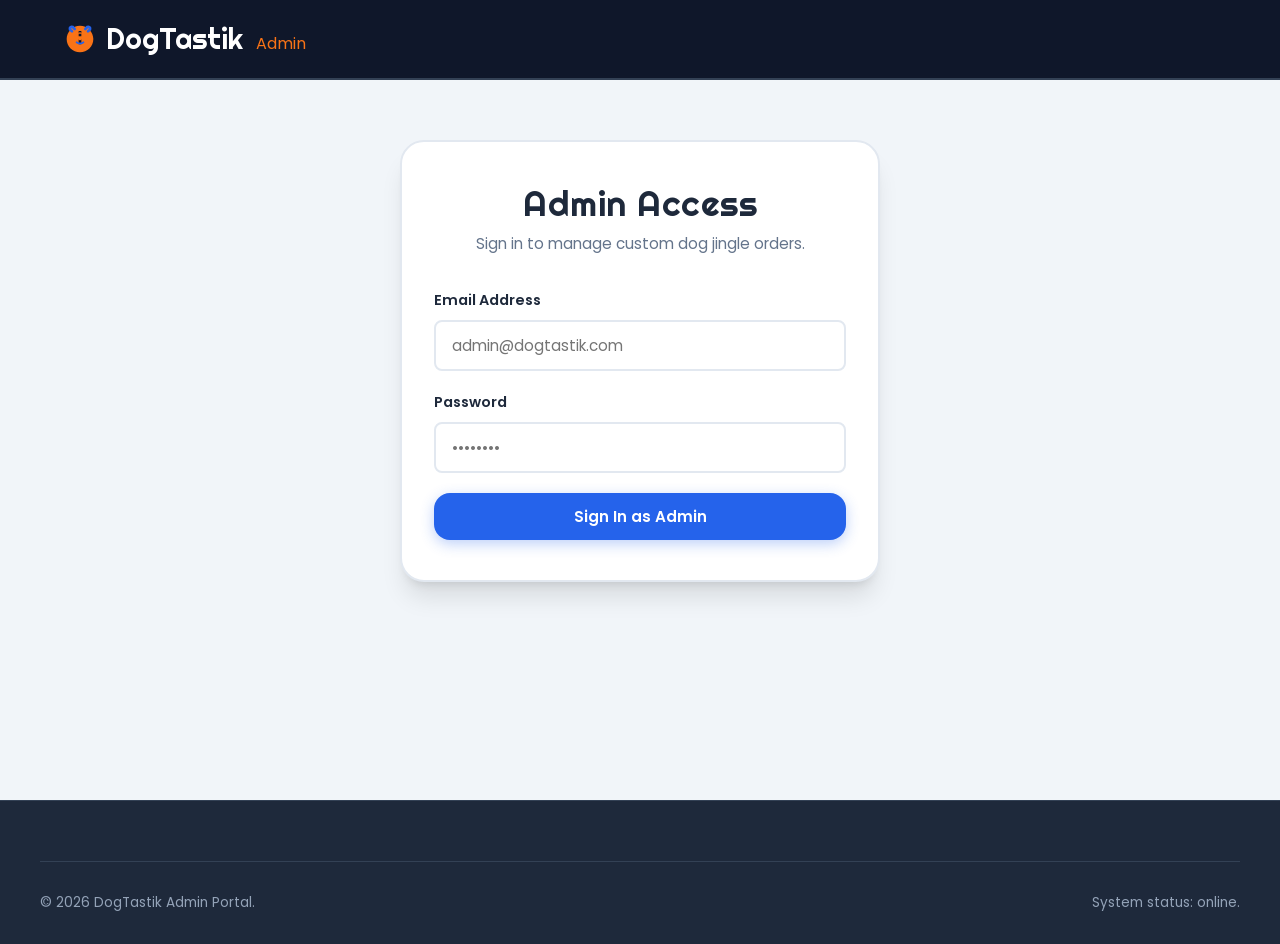
==== admin.html @ ecc520de "Initial commit: DogTastik static site Custom dog jingle site with landing page, admin panel, and jin" ====
<!DOCTYPE html>
<html lang="en">
<head>
  <meta charset="UTF-8">
  <meta name="viewport" content="width=device-width, initial-scale=1.0">
  <title>DogTastik - Admin Order Dashboard</title>
  <link rel="stylesheet" href="styles.css">
  <style>
    /* Admin specific helper adjustments */
    body {
      background-color: #f1f5f9;
    }
    header {
      background: #0f172a;
      color: white;
      border-bottom: 2px solid #334155;
    }
    .logo span {
      color: white;
    }
    .nav-links a {
      color: #94a3b8;
    }
    .nav-links a:hover {
      color: white;
    }
    .admin-main {
      max-width: 1200px;
      margin: 40px auto;
      padding: 0 24px;
      min-height: calc(100vh - 80px - 200px);
    }
  </style>
</head>
<body>

  <!-- Admin Navigation Header -->
  <header>
    <div class="nav-container">
      <div class="logo">
        <svg xmlns="http://www.w3.org/2000/svg" viewBox="0 0 24 24">
          <path d="M12 2C6.48 2 2 6.48 2 12s4.48 10 10 10 10-4.48 10-10S17.52 2 12 2zm1 14h-2v-6h2v6zm0-8h-2V6h2v2zM12 13c-.55 0-1-.45-1-1V8c0-.55.45-1 1-1s1 .45 1 1v4c0 .55-.45 1-1 1z"/>
          <circle cx="9" cy="10" r="1.5"/>
          <circle cx="15" cy="10" r="1.5"/>
          <path d="M9.5 14.5c1.2 1.2 3.8 1.2 5 0" stroke="currentColor" stroke-width="1.5" stroke-linecap="round" fill="none"/>
          <path d="M16 4.5l1.5-1.5c1.2-.5 2.5.5 2 1.8l-1.5 1.5M8 4.5L6.5 3c-1.2-.5-2.5.5-2 1.8l1.5 1.5" stroke="currentColor" stroke-width="2" stroke-linecap="round"/>
        </svg>
        <span>DogTastik <span style="color: var(--cta); font-size: 1rem; margin-left: 5px; font-weight: normal; font-family: var(--font-body);">Admin</span></span>
      </div>
      <div class="auth-buttons" id="adminAuthNav">
        <!-- Sign out btn shown when logged in -->
      </div>
    </div>
  </header>

  <main class="admin-main">
    
    <!-- 1. ADMIN LOGIN VIEW -->
    <div id="adminLoginView" class="app-view active">
      <div class="auth-container">
        <div class="auth-header">
          <h2>Admin Access</h2>
          <p>Sign in to manage custom dog jingle orders.</p>
        </div>
        <form id="adminLoginForm" onsubmit="admin.handleLogin(event)">
          <div class="form-group">
            <label for="adminEmail">Email Address</label>
            <input type="email" id="adminEmail" placeholder="admin@dogtastik.com" required>
          </div>
          <div class="form-group">
            <label for="adminPassword">Password</label>
            <input type="password" id="adminPassword" placeholder="••••••••" required>
          </div>
          <button type="submit" class="btn btn-primary" style="width: 100%;">Sign In as Admin</button>
        </form>
      </div>
    </div>

    <!-- 2. ADMIN DASHBOARD VIEW (HIDDEN BY DEFAULT) -->
    <div id="adminDashboardView" class="app-view">
      
      <div class="admin-header-row">
        <div>
          <h1 style="font-size: 2.2rem; margin-bottom: 4px;">Orders Dashboard</h1>
          <p style="color: var(--text-muted);">Manage custom tunes, view questionnaires, and upload audio files.</p>
        </div>
      </div>

      <!-- Stats Grid Counters -->
      <div class="stats-grid">
        <div class="stat-card">
          <label>Total Sales</label>
          <p id="statTotalEarnings">$0</p>
        </div>
        <div class="stat-card orange">
          <label>Pending Jingles</label>
          <p id="statPendingCount">0</p>
        </div>
        <div class="stat-card success">
          <label>Completed Jingles</label>
          <p id="statCompletedCount">0</p>
        </div>
      </div>

      <!-- Order List Table -->
      <div style="margin-bottom: 20px; display: flex; justify-content: space-between; align-items: center;">
        <h3 style="font-size: 1.3rem;">Order Queue</h3>
        <select id="statusFilter" onchange="admin.filterOrders()" style="padding: 8px 16px; border-radius: var(--radius-sm); border: 2px solid var(--border); font-family: var(--font-body);">
          <option value="all">All Orders</option>
          <option value="paid">Paid (Pending Questionnaire)</option>
          <option value="questionnaire">Questionnaire Filled (Needs Compose)</option>
          <option value="composing">Composing</option>
          <option value="ready">Ready (Completed)</option>
        </select>
      </div>

      <div class="admin-table-container">
        <table>
          <thead>
            <tr>
              <th>Order ID</th>
              <th>Date</th>
              <th>Customer</th>
              <th>Dog Name</th>
              <th>Package</th>
              <th>Status</th>
              <th>Action</th>
            </tr>
          </thead>
          <tbody id="ordersTableBody">
            <!-- Dynamically populated rows -->
            <tr>
              <td colspan="7" style="text-align: center; color: var(--text-muted); padding: 40px 0;">No orders found in database.</td>
            </tr>
          </tbody>
        </table>
      </div>

    </div>

  </main>

  <!-- 3. VIEW DETAILS OVERLAY MODAL -->
  <div class="admin-modal" id="detailsModal">
    <div class="admin-modal-content">
      <div class="admin-modal-header">
        <h3 id="modalTitle" style="font-size: 1.5rem;">Order Details: DT-00000</h3>
        <button class="close-modal-btn" onclick="admin.closeModal()">&times;</button>
      </div>
      <div class="admin-modal-body">
        
        <!-- Left Column: Dog Details Questionnaire -->
        <div class="dashboard-card" style="box-shadow: none; border-color: var(--border);">
          <div style="display: flex; justify-content: space-between; align-items: center; margin-bottom: 4px;">
            <h3 style="font-size: 1.2rem;">Dog Questionnaire Details</h3>
            <button class="btn btn-secondary btn-sm" id="copyQuestionnaireBtn" style="display: none;" onclick="admin.copyQuestionnaireJSON()">Copy JSON</button>
          </div>
          <div class="info-list" id="modalDogDetails">
            <!-- Populated dynamically -->
          </div>
        </div>

        <!-- Right Column: Actions (Status, File Upload, Lyrics, Email alert) -->
        <div class="dashboard-card" style="box-shadow: none; border-color: var(--border);">
          <h3 style="font-size: 1.2rem;">Composer Panel</h3>
          
          <div class="form-group">
            <label for="modalStatusSelect">Order Status</label>
            <select id="modalStatusSelect" onchange="admin.updateModalStatus()">
              <option value="paid">Paid (Pending Questionnaire)</option>
              <option value="questionnaire">Questionnaire Filled</option>
              <option value="composing">Composing in Progress</option>
              <option value="ready">Ready (Upload Song File)</option>
            </select>
          </div>

          <!-- File upload drag & drop -->
          <div id="fileUploadContainer" style="display: none;">
            <label style="display: block; font-weight: 600; font-size: 0.9rem; margin-bottom: 8px;">Upload Custom Jingle File (.mp3, .wav)</label>
            <div class="file-upload-zone" id="fileDropZone" onclick="document.getElementById('audioFileInput').click()">
              <svg xmlns="http://www.w3.org/2000/svg" viewBox="0 0 24 24">
                <path d="M19.35 10.04C18.67 6.59 15.64 4 12 4 9.11 4 6.6 5.64 5.35 8.04 2.34 8.36 0 10.91 0 14c0 3.31 2.69 6 6 6h13c2.76 0 5-2.24 5-5 0-2.64-2.05-4.78-4.65-4.96zM14 13v4h-4v-4H7l5-5 5 5h-3z"/>
              </svg>
              <p id="uploadStatusText" style="font-size: 0.9rem; font-weight: 500;">Drag & Drop or Click to Upload</p>
              <span id="fileNameLabel" style="font-size: 0.8rem; color: var(--success); font-weight: bold; display: none;"></span>
              <input type="file" id="audioFileInput" accept="audio/*" style="display: none;" onchange="admin.handleFileSelect(event)">
            </div>
          </div>

          <div class="form-group">
            <label for="modalLyrics">Jingle Lyrics</label>
            <textarea id="modalLyrics" placeholder="Paste the lyrics here..." style="min-height: 120px;"></textarea>
          </div>

          <button class="btn btn-primary" onclick="admin.saveOrderChanges()" style="width: 100%; margin-bottom: 12px;">Save Composer Changes</button>
          
          <button class="btn btn-cta" id="sendEmailBtn" onclick="admin.simulateEmailAlert()" style="width: 100%;" disabled>Send Completed Email Alert</button>
          
          <!-- Mock Email Logs -->
          <div class="email-log-box">
            <label style="display: block; font-weight: 700; font-size: 0.8rem; text-transform: uppercase; color: var(--text-muted); margin-bottom: 8px;">Sent Emails Log</label>
            <div id="emailLogContainer" style="max-height: 100px; overflow-y: auto;">
              <p style="font-size: 0.8rem; color: var(--text-muted); font-style: italic;">No emails sent for this order yet.</p>
            </div>
          </div>

        </div>

      </div>
    </div>
  </div>

  <!-- Footer -->
  <footer>
    <div class="footer-bottom">
      <p>&copy; 2026 DogTastik Admin Portal.</p>
      <p>System status: online.</p>
    </div>
  </footer>

  <script src="admin.js"></script>
</body>
</html>
---- styles.css ----
@import url('https://fonts.googleapis.com/css2?family=Poppins:wght@300;400;500;600;700&family=Righteous&display=swap');

:root {
  --primary: #2563eb;
  --primary-hover: #1d4ed8;
  --secondary: #3b82f6;
  --cta: #f97316;
  --cta-hover: #ea580c;
  --bg: #f8fafc;
  --text: #1e293b;
  --text-muted: #64748b;
  --card-bg: #ffffff;
  --border: #e2e8f0;
  --success: #10b981;
  --warning: #f59e0b;
  --info: #0ea5e9;
  --shadow-sm: 0 1px 2px 0 rgb(0 0 0 / 0.05);
  --shadow: 0 4px 6px -1px rgb(0 0 0 / 0.1), 0 2px 4px -2px rgb(0 0 0 / 0.1);
  --shadow-lg: 0 10px 15px -3px rgb(0 0 0 / 0.1), 0 4px 6px -4px rgb(0 0 0 / 0.1);
  --shadow-xl: 0 20px 25px -5px rgb(0 0 0 / 0.1), 0 8px 10px -6px rgb(0 0 0 / 0.1);
  --font-header: 'Righteous', cursive;
  --font-body: 'Poppins', sans-serif;
  --radius-sm: 8px;
  --radius: 16px;
  --radius-lg: 24px;
  --transition: all 0.3s cubic-bezier(0.4, 0, 0.2, 1);
}

* {
  box-sizing: border-box;
  margin: 0;
  padding: 0;
}

body {
  font-family: var(--font-body);
  background-color: var(--bg);
  color: var(--text);
  line-height: 1.6;
  overflow-x: hidden;
  -webkit-font-smoothing: antialiased;
}

/* Scrollbar Customization */
::-webkit-scrollbar {
  width: 8px;
}
::-webkit-scrollbar-track {
  background: var(--bg);
}
::-webkit-scrollbar-thumb {
  background: #cbd5e1;
  border-radius: 4px;
}
::-webkit-scrollbar-thumb:hover {
  background: #94a3b8;
}

/* Typography */
h1, h2, h3, h4, h5, h6 {
  font-family: var(--font-header);
  font-weight: normal;
  letter-spacing: 0.5px;
  line-height: 1.2;
}

a {
  color: var(--primary);
  text-decoration: none;
  transition: var(--transition);
}

a:hover {
  color: var(--primary-hover);
}

button, .btn {
  font-family: var(--font-body);
  font-weight: 600;
  display: inline-flex;
  align-items: center;
  justify-content: center;
  gap: 8px;
  padding: 12px 28px;
  border-radius: var(--radius);
  border: none;
  cursor: pointer;
  transition: var(--transition);
  font-size: 0.95rem;
}

.btn-primary {
  background: var(--primary);
  color: white;
  box-shadow: 0 4px 14px rgba(37, 99, 235, 0.3);
}

.btn-primary:hover {
  background: var(--primary-hover);
  transform: translateY(-2px);
  box-shadow: 0 6px 20px rgba(37, 99, 235, 0.4);
}

.btn-cta {
  background: var(--cta);
  color: white;
  box-shadow: 0 4px 14px rgba(249, 115, 22, 0.3);
}

.btn-cta:hover {
  background: var(--cta-hover);
  transform: translateY(-2px);
  box-shadow: 0 6px 20px rgba(249, 115, 22, 0.4);
}

.btn-secondary {
  background: white;
  color: var(--text);
  border: 2px solid var(--border);
}

.btn-secondary:hover {
  background: var(--bg);
  border-color: var(--text-muted);
  transform: translateY(-2px);
}

.btn-sm {
  padding: 8px 16px;
  font-size: 0.85rem;
  border-radius: var(--radius-sm);
}

/* Layout */
header {
  position: sticky;
  top: 0;
  z-index: 100;
  background: rgba(255, 255, 255, 0.85);
  backdrop-filter: blur(12px);
  border-bottom: 1px solid var(--border);
  transition: var(--transition);
}

.nav-container {
  max-width: 1200px;
  margin: 0 auto;
  padding: 16px 24px;
  display: flex;
  justify-content: space-between;
  align-items: center;
}

.logo {
  display: flex;
  align-items: center;
  gap: 10px;
  font-family: var(--font-header);
  font-size: 1.8rem;
  color: var(--primary);
  user-select: none;
}

.logo svg {
  fill: var(--cta);
  width: 32px;
  height: 32px;
  transition: var(--transition);
}

.logo:hover svg {
  transform: rotate(-15deg) scale(1.1);
}

.nav-links {
  display: flex;
  align-items: center;
  gap: 32px;
}

.nav-links a {
  color: var(--text);
  font-weight: 500;
  position: relative;
}

.nav-links a::after {
  content: '';
  position: absolute;
  bottom: -4px;
  left: 0;
  width: 0;
  height: 2px;
  background: var(--cta);
  transition: var(--transition);
}

.nav-links a:hover {
  color: var(--cta);
}

.nav-links a:hover::after {
  width: 100%;
}

.auth-buttons {
  display: flex;
  gap: 12px;
  align-items: center;
}

main {
  min-height: calc(100vh - 80px - 200px);
}

/* Sections */
section {
  padding: 80px 24px;
  max-width: 1200px;
  margin: 0 auto;
}

/* Hero Section */
.hero-section {
  display: grid;
  grid-template-columns: 1fr 1fr;
  align-items: center;
  gap: 48px;
  padding-top: 40px;
  padding-bottom: 80px;
}

.hero-content h1 {
  font-size: 3.8rem;
  line-height: 1.1;
  color: var(--text);
  margin-bottom: 24px;
}

.hero-content h1 span {
  color: var(--primary);
  background: linear-gradient(135deg, var(--primary), var(--cta));
  -webkit-background-clip: text;
  -webkit-text-fill-color: transparent;
}

.hero-content p {
  font-size: 1.2rem;
  color: var(--text-muted);
  margin-bottom: 36px;
  max-width: 500px;
}

.hero-buttons {
  display: flex;
  gap: 16px;
}

.hero-image-container {
  position: relative;
  display: flex;
  justify-content: center;
  align-items: center;
}

.hero-image-container::before {
  content: '';
  position: absolute;
  width: 110%;
  height: 110%;
  background: radial-gradient(circle, rgba(59, 130, 246, 0.15) 0%, rgba(248, 250, 252, 0) 70%);
  z-index: -1;
}

.hero-image {
  width: 100%;
  max-width: 480px;
  border-radius: var(--radius-lg);
  box-shadow: var(--shadow-xl);
  border: 4px solid white;
  transform: rotate(2deg);
  transition: var(--transition);
}

.hero-image:hover {
  transform: rotate(0deg) scale(1.02);
  box-shadow: 0 30px 50px rgba(0, 0, 0, 0.15);
}

/* Section Common Headers */
.section-header {
  text-align: center;
  margin-bottom: 56px;
}

.section-header h2 {
  font-size: 2.5rem;
  color: var(--text);
  margin-bottom: 16px;
}

.section-header p {
  color: var(--text-muted);
  font-size: 1.1rem;
  max-width: 600px;
  margin: 0 auto;
}

/* Interactive Soundboard / Samples Section */
.samples-grid {
  display: grid;
  grid-template-columns: repeat(auto-fit, minmax(320px, 1fr));
  gap: 32px;
}

.sample-card {
  background: var(--card-bg);
  border-radius: var(--radius);
  border: 2px solid var(--border);
  padding: 24px;
  box-shadow: var(--shadow);
  transition: var(--transition);
  display: flex;
  flex-direction: column;
  gap: 16px;
  position: relative;
  overflow: hidden;
}

.sample-card::after {
  content: '';
  position: absolute;
  top: 0;
  left: 0;
  width: 6px;
  height: 100%;
  background: var(--primary);
}

.sample-card.orange::after { background: var(--cta); }
.sample-card.green::after { background: var(--success); }
.sample-card.purple::after { background: #8b5cf6; }

.sample-card:hover {
  transform: translateY(-8px);
  box-shadow: var(--shadow-xl);
  border-color: #cbd5e1;
}

.sample-header {
  display: flex;
  align-items: center;
  gap: 16px;
}

.dog-avatar {
  font-size: 2.2rem;
  background: var(--bg);
  width: 60px;
  height: 60px;
  border-radius: 50%;
  display: flex;
  align-items: center;
  justify-content: center;
  border: 2px solid var(--border);
}

.sample-info h3 {
  font-family: var(--font-header);
  font-size: 1.3rem;
  color: var(--text);
}

.sample-info p {
  font-size: 0.85rem;
  color: var(--text-muted);
  font-weight: 500;
}

.sample-tags {
  display: flex;
  flex-wrap: wrap;
  gap: 8px;
}

.tag {
  background: var(--bg);
  color: var(--text-muted);
  font-size: 0.75rem;
  padding: 4px 10px;
  border-radius: 100px;
  font-weight: 600;
  border: 1px solid var(--border);
}

.sample-lyrics {
  font-size: 0.9rem;
  font-style: italic;
  color: var(--text-muted);
  background: #f8fafc;
  padding: 12px;
  border-radius: var(--radius-sm);
  border-left: 3px solid #cbd5e1;
  flex-grow: 1;
}

/* Custom Audio Player */
.audio-player-container {
  background: var(--bg);
  border-radius: var(--radius-sm);
  padding: 12px;
  display: flex;
  align-items: center;
  gap: 12px;
  border: 1px solid var(--border);
}

.play-btn {
  background: var(--primary);
  color: white;
  width: 40px;
  height: 40px;
  border-radius: 50%;
  display: flex;
  align-items: center;
  justify-content: center;
  border: none;
  cursor: pointer;
  transition: var(--transition);
  flex-shrink: 0;
}

.play-btn:hover {
  background: var(--primary-hover);
  transform: scale(1.05);
}

.sample-card.orange .play-btn { background: var(--cta); }
.sample-card.orange .play-btn:hover { background: var(--cta-hover); }

.audio-progress-bar {
  flex-grow: 1;
  height: 6px;
  background: #cbd5e1;
  border-radius: 3px;
  position: relative;
  cursor: pointer;
  overflow: hidden;
}

.audio-progress {
  position: absolute;
  left: 0;
  top: 0;
  height: 100%;
  width: 0%;
  background: var(--primary);
  transition: width 0.1s linear;
}

.sample-card.orange .audio-progress { background: var(--cta); }

.audio-time {
  font-size: 0.75rem;
  color: var(--text-muted);
  font-weight: 600;
  width: 32px;
  text-align: right;
}

/* Pricing Grid */
.pricing-grid {
  display: grid;
  grid-template-columns: repeat(auto-fit, minmax(300px, 1fr));
  gap: 32px;
  max-width: 1000px;
  margin: 0 auto;
}

.pricing-card {
  background: var(--card-bg);
  border-radius: var(--radius-lg);
  border: 2px solid var(--border);
  padding: 40px 32px;
  box-shadow: var(--shadow);
  transition: var(--transition);
  position: relative;
  display: flex;
  flex-direction: column;
  gap: 24px;
}

.pricing-card.popular {
  border-color: var(--cta);
  transform: scale(1.05);
}

.badge-popular {
  position: absolute;
  top: -16px;
  right: 32px;
  background: var(--cta);
  color: white;
  padding: 6px 16px;
  border-radius: 100px;
  font-weight: 700;
  font-size: 0.75rem;
  text-transform: uppercase;
  letter-spacing: 1px;
}

.pricing-card:hover {
  box-shadow: var(--shadow-xl);
}

.pricing-card.popular:hover {
  transform: scale(1.05) translateY(-4px);
}

.pricing-header h3 {
  font-size: 1.8rem;
  margin-bottom: 8px;
}

.price {
  display: flex;
  align-items: baseline;
  gap: 4px;
  font-family: var(--font-header);
  font-size: 3rem;
  color: var(--text);
}

.price span {
  font-family: var(--font-body);
  font-size: 1rem;
  color: var(--text-muted);
  font-weight: 500;
}

.pricing-features {
  list-style: none;
  display: flex;
  flex-direction: column;
  gap: 12px;
}

.pricing-features li {
  display: flex;
  align-items: center;
  gap: 12px;
  font-size: 0.95rem;
}

.pricing-features svg {
  width: 20px;
  height: 20px;
  fill: var(--success);
  flex-shrink: 0;
}

.pricing-card button {
  width: 100%;
  margin-top: 12px;
}

/* How It Works Steps */
.steps-container {
  display: grid;
  grid-template-columns: repeat(auto-fit, minmax(220px, 1fr));
  gap: 32px;
  position: relative;
}

.step-card {
  text-align: center;
  display: flex;
  flex-direction: column;
  align-items: center;
  gap: 16px;
  position: relative;
}

.step-number {
  background: var(--primary);
  color: white;
  width: 60px;
  height: 60px;
  border-radius: 50%;
  display: flex;
  align-items: center;
  justify-content: center;
  font-family: var(--font-header);
  font-size: 1.8rem;
  box-shadow: 0 4px 10px rgba(37, 99, 235, 0.3);
}

.step-card.orange .step-number {
  background: var(--cta);
  box-shadow: 0 4px 10px rgba(249, 115, 22, 0.3);
}

.step-card h3 {
  font-size: 1.3rem;
}

.step-card p {
  color: var(--text-muted);
  font-size: 0.95rem;
  max-width: 240px;
}

/* App Views / Single Page Routing */
.app-view {
  display: none;
  animation: fadeIn 0.4s ease;
}

.app-view.active {
  display: block;
}

@keyframes fadeIn {
  from { opacity: 0; transform: translateY(10px); }
  to { opacity: 1; transform: translateY(0); }
}

/* Card Component (Forms / Auth) */
.auth-container, .form-container {
  max-width: 480px;
  margin: 60px auto;
  padding: 40px 32px;
  background: var(--card-bg);
  border-radius: var(--radius-lg);
  border: 2px solid var(--border);
  box-shadow: var(--shadow-xl);
}

.auth-header, .form-header {
  text-align: center;
  margin-bottom: 32px;
}

.auth-header h2, .form-header h2 {
  font-size: 2.2rem;
  margin-bottom: 8px;
}

.auth-header p, .form-header p {
  color: var(--text-muted);
  font-size: 0.95rem;
}

.form-group {
  margin-bottom: 20px;
}

.form-group label {
  display: block;
  font-weight: 600;
  font-size: 0.9rem;
  margin-bottom: 8px;
  color: var(--text);
}

.form-group input, .form-group select, .form-group textarea {
  width: 100%;
  padding: 12px 16px;
  border-radius: var(--radius-sm);
  border: 2px solid var(--border);
  font-family: var(--font-body);
  font-size: 0.95rem;
  outline: none;
  transition: var(--transition);
}

.form-group input:focus, .form-group select:focus, .form-group textarea:focus {
  border-color: var(--primary);
  box-shadow: 0 0 0 4px rgba(37, 99, 235, 0.1);
}

.form-group textarea {
  resize: vertical;
  min-height: 100px;
}

/* Personality trait / signature sound chip selectors */
.trait-groups {
  display: flex;
  flex-direction: column;
  gap: 14px;
}

.trait-group-label {
  display: block;
  font-size: 0.8rem;
  font-weight: 700;
  text-transform: uppercase;
  letter-spacing: 0.03em;
  color: var(--text-muted);
  margin-bottom: 8px;
}

.trait-options {
  display: flex;
  flex-wrap: wrap;
  gap: 8px;
}

.trait-chip {
  display: inline-flex;
  align-items: center;
  gap: 6px;
  padding: 8px 14px;
  border-radius: 100px;
  border: 2px solid var(--border);
  font-size: 0.85rem;
  font-weight: 600;
  cursor: pointer;
  transition: var(--transition);
  user-select: none;
}

.trait-chip input {
  position: absolute;
  opacity: 0;
  width: 0;
  height: 0;
}

.trait-chip:has(input:checked) {
  background: var(--primary);
  border-color: var(--primary);
  color: #fff;
}

.trait-chip:has(input:disabled:not(:checked)) {
  opacity: 0.4;
  cursor: not-allowed;
}

/* Vibe selection cards */
.vibe-cards {
  display: grid;
  grid-template-columns: repeat(auto-fit, minmax(160px, 1fr));
  gap: 10px;
}

.vibe-card {
  position: relative;
  display: flex;
  align-items: center;
  justify-content: center;
  text-align: center;
  padding: 16px 12px;
  border-radius: var(--radius-sm);
  border: 2px solid var(--border);
  font-weight: 600;
  font-size: 0.9rem;
  cursor: pointer;
  transition: var(--transition);
}

.vibe-card input {
  position: absolute;
  opacity: 0;
  width: 0;
  height: 0;
}

.vibe-card:has(input:checked) {
  background: var(--primary);
  border-color: var(--primary);
  color: #fff;
}

.vibe-card.suggested::before {
  content: '✨ Suggested';
  position: absolute;
  top: -10px;
  right: 8px;
  background: var(--success, #16a34a);
  color: #fff;
  font-size: 0.65rem;
  font-weight: 700;
  padding: 2px 8px;
  border-radius: 100px;
}

.auth-footer {
  margin-top: 24px;
  text-align: center;
  font-size: 0.9rem;
  color: var(--text-muted);
}

.auth-footer a {
  font-weight: 600;
}

/* Stripe Simulator Modal/View */
.checkout-container {
  max-width: 560px;
  margin: 60px auto;
  background: var(--card-bg);
  border-radius: var(--radius-lg);
  border: 2px solid var(--border);
  box-shadow: var(--shadow-xl);
  overflow: hidden;
}

.checkout-summary {
  background: var(--primary);
  color: white;
  padding: 32px;
}

.checkout-summary h2 {
  font-size: 1.8rem;
  margin-bottom: 8px;
}

.checkout-summary p {
  opacity: 0.9;
  font-size: 0.95rem;
}

.checkout-price {
  font-family: var(--font-header);
  font-size: 2.2rem;
  margin-top: 16px;
}

.checkout-body {
  padding: 32px;
}

.credit-card-inputs {
  border: 2px solid var(--border);
  border-radius: var(--radius-sm);
  padding: 16px;
  margin-bottom: 24px;
  display: flex;
  flex-direction: column;
  gap: 16px;
}

.card-num-row {
  display: flex;
  align-items: center;
  gap: 12px;
}

.card-num-row svg {
  width: 32px;
  height: 24px;
  fill: var(--text-muted);
}

.card-num-row input {
  border: none;
  outline: none;
  font-size: 1.1rem;
  width: 100%;
  letter-spacing: 2px;
}

.card-meta-row {
  display: flex;
  gap: 16px;
  border-top: 1px solid var(--border);
  padding-top: 12px;
}

.card-meta-row input {
  border: none;
  outline: none;
  font-size: 0.95rem;
  width: 50%;
}

.checkout-btn {
  width: 100%;
}

/* Processing Screen overlay */
.processing-overlay {
  position: fixed;
  top: 0;
  left: 0;
  width: 100vw;
  height: 100vh;
  background: rgba(15, 23, 42, 0.85);
  z-index: 1000;
  display: none;
  flex-direction: column;
  justify-content: center;
  align-items: center;
  color: white;
  gap: 20px;
}

.spinner {
  width: 60px;
  height: 60px;
  border: 6px solid rgba(255, 255, 255, 0.2);
  border-top-color: var(--cta);
  border-radius: 50%;
  animation: spin 1s infinite linear;
}

@keyframes spin {
  to { transform: rotate(360deg); }
}

/* Multi-step Stepper for Dashboard */
.stepper-container {
  display: flex;
  justify-content: space-between;
  align-items: center;
  max-width: 800px;
  margin: 40px auto;
  position: relative;
  padding: 0 10px;
}

.stepper-line {
  position: absolute;
  height: 4px;
  background: var(--border);
  left: 10%;
  right: 10%;
  top: 20px;
  z-index: 1;
}

.stepper-line-progress {
  position: absolute;
  height: 100%;
  width: 0%;
  background: var(--success);
  transition: width 0.4s ease;
}

.step-node {
  position: relative;
  z-index: 2;
  display: flex;
  flex-direction: column;
  align-items: center;
  gap: 8px;
}

.step-circle {
  width: 44px;
  height: 44px;
  border-radius: 50%;
  background: white;
  border: 3px solid var(--border);
  display: flex;
  align-items: center;
  justify-content: center;
  font-weight: bold;
  color: var(--text-muted);
  transition: var(--transition);
}

.step-node.completed .step-circle {
  background: var(--success);
  border-color: var(--success);
  color: white;
}

.step-node.active .step-circle {
  border-color: var(--primary);
  color: var(--primary);
  box-shadow: 0 0 0 6px rgba(37, 99, 235, 0.15);
}

.step-label {
  font-size: 0.8rem;
  font-weight: 600;
  color: var(--text-muted);
  text-align: center;
  width: 80px;
  transition: var(--transition);
}

.step-node.active .step-label {
  color: var(--primary);
}

.step-node.completed .step-label {
  color: var(--success);
}

/* Customer Dashboard Detail Layout */
.dashboard-grid {
  display: grid;
  grid-template-columns: 1fr 1.5fr;
  gap: 32px;
  margin-top: 40px;
}

.dashboard-card {
  background: var(--card-bg);
  border: 2px solid var(--border);
  border-radius: var(--radius-lg);
  padding: 32px;
  box-shadow: var(--shadow);
}

.dashboard-card h3 {
  font-size: 1.5rem;
  margin-bottom: 20px;
  border-bottom: 2px solid var(--border);
  padding-bottom: 12px;
}

.info-list {
  display: flex;
  flex-direction: column;
  gap: 16px;
}

.info-item label {
  font-size: 0.8rem;
  text-transform: uppercase;
  color: var(--text-muted);
  font-weight: 700;
  letter-spacing: 0.5px;
}

.info-item p {
  font-size: 1.1rem;
  color: var(--text);
  font-weight: 500;
}

.info-item .tags-list {
  display: flex;
  gap: 8px;
  flex-wrap: wrap;
  margin-top: 6px;
}

.jingle-ready-box {
  background: radial-gradient(circle at top right, rgba(16, 185, 129, 0.1), white);
  border: 2px dashed var(--success);
  border-radius: var(--radius);
  padding: 32px;
  text-align: center;
  display: flex;
  flex-direction: column;
  align-items: center;
  gap: 16px;
}

.jingle-ready-box h4 {
  font-size: 1.5rem;
  color: var(--success);
}

.jingle-ready-box .large-player {
  width: 100%;
  max-width: 400px;
  margin: 12px 0;
}

.lyrics-display {
  white-space: pre-line;
  font-style: italic;
  font-size: 1.05rem;
  color: var(--text);
  line-height: 1.8;
  background: #f8fafc;
  padding: 24px;
  border-radius: var(--radius);
  border-left: 4px solid var(--success);
  text-align: left;
  width: 100%;
}

/* Admin Dashboard Table */
.admin-header-row {
  display: flex;
  justify-content: space-between;
  align-items: center;
  margin-bottom: 32px;
}

.stats-grid {
  display: grid;
  grid-template-columns: repeat(auto-fit, minmax(200px, 1fr));
  gap: 24px;
  margin-bottom: 40px;
}

.stat-card {
  background: white;
  border: 2px solid var(--border);
  border-radius: var(--radius);
  padding: 24px;
  box-shadow: var(--shadow);
  display: flex;
  flex-direction: column;
  gap: 8px;
}

.stat-card label {
  font-size: 0.85rem;
  color: var(--text-muted);
  text-transform: uppercase;
  font-weight: 700;
}

.stat-card p {
  font-family: var(--font-header);
  font-size: 2.2rem;
  color: var(--primary);
}

.stat-card.orange p { color: var(--cta); }
.stat-card.success p { color: var(--success); }

.admin-table-container {
  background: white;
  border: 2px solid var(--border);
  border-radius: var(--radius-lg);
  box-shadow: var(--shadow-lg);
  overflow-x: auto;
}

table {
  width: 100%;
  border-collapse: collapse;
  text-align: left;
}

th, td {
  padding: 16px 24px;
  border-bottom: 1px solid var(--border);
}

th {
  background: var(--bg);
  font-weight: 600;
  color: var(--text);
  font-size: 0.9rem;
}

tr:hover td {
  background: #f8fafc;
}

.status-badge {
  display: inline-flex;
  padding: 4px 12px;
  border-radius: 100px;
  font-size: 0.75rem;
  font-weight: 700;
  text-transform: uppercase;
}

.status-badge.placed { background: #cbd5e1; color: var(--text-muted); }
.status-badge.paid { background: #d0e1fd; color: var(--primary); }
.status-badge.questionnaire { background: #fef3c7; color: var(--warning); }
.status-badge.composing { background: #e0f2fe; color: var(--info); }
.status-badge.ready { background: #d1fae5; color: var(--success); }

/* Details Drawer or Modal overlay for Admin */
.admin-modal {
  position: fixed;
  top: 0;
  left: 0;
  width: 100vw;
  height: 100vh;
  background: rgba(15, 23, 42, 0.5);
  backdrop-filter: blur(4px);
  z-index: 500;
  display: none;
  justify-content: center;
  align-items: center;
  padding: 24px;
}

.admin-modal-content {
  background: white;
  border-radius: var(--radius-lg);
  border: 2px solid var(--border);
  width: 100%;
  max-width: 800px;
  max-height: 90vh;
  overflow-y: auto;
  box-shadow: var(--shadow-xl);
  display: flex;
  flex-direction: column;
}

.admin-modal-header {
  padding: 24px;
  border-bottom: 1px solid var(--border);
  display: flex;
  justify-content: space-between;
  align-items: center;
}

.admin-modal-body {
  padding: 32px;
  display: grid;
  grid-template-columns: 1.2fr 1fr;
  gap: 32px;
}

.close-modal-btn {
  background: none;
  border: none;
  font-size: 1.5rem;
  cursor: pointer;
  color: var(--text-muted);
}

.close-modal-btn:hover {
  color: var(--text);
}

/* File Upload drag and drop zone */
.file-upload-zone {
  border: 2px dashed var(--border);
  border-radius: var(--radius);
  padding: 24px;
  text-align: center;
  cursor: pointer;
  transition: var(--transition);
  margin-bottom: 16px;
  display: flex;
  flex-direction: column;
  align-items: center;
  gap: 8px;
}

.file-upload-zone:hover, .file-upload-zone.dragover {
  border-color: var(--primary);
  background: rgba(37, 99, 235, 0.05);
}

.file-upload-zone svg {
  width: 48px;
  height: 48px;
  fill: var(--text-muted);
}

.file-upload-zone.has-file {
  border-color: var(--success);
  background: rgba(16, 185, 129, 0.05);
}

.file-upload-zone.has-file svg {
  fill: var(--success);
}

/* Email log mock view */
.email-log-box {
  background: #f8fafc;
  border: 1px solid var(--border);
  border-radius: var(--radius-sm);
  padding: 16px;
  margin-top: 16px;
}

.email-log-item {
  border-bottom: 1px solid var(--border);
  padding: 10px 0;
  font-size: 0.85rem;
}

.email-log-item:last-child {
  border: none;
}

/* Footer styling */
footer {
  background: var(--text);
  color: #94a3b8;
  padding: 60px 24px 30px;
  border-top: 1px solid #334155;
}

.footer-grid {
  max-width: 1200px;
  margin: 0 auto 40px;
  display: grid;
  grid-template-columns: repeat(auto-fit, minmax(200px, 1fr));
  gap: 40px;
}

.footer-col h4 {
  color: white;
  margin-bottom: 20px;
  font-size: 1.1rem;
}

.footer-col ul {
  list-style: none;
  display: flex;
  flex-direction: column;
  gap: 12px;
}

.footer-col ul a {
  color: #94a3b8;
  font-size: 0.95rem;
}

.footer-col ul a:hover {
  color: white;
}

.footer-bottom {
  max-width: 1200px;
  margin: 0 auto;
  padding-top: 30px;
  border-top: 1px solid #334155;
  display: flex;
  justify-content: space-between;
  align-items: center;
  font-size: 0.85rem;
}

/* Responsive */
@media (max-width: 968px) {
  .hero-section {
    grid-template-columns: 1fr;
    text-align: center;
    gap: 32px;
  }
  .hero-content h1 {
    font-size: 2.8rem;
  }
  .hero-buttons {
    justify-content: center;
  }
  .hero-content p {
    margin-left: auto;
    margin-right: auto;
  }
  .dashboard-grid {
    grid-template-columns: 1fr;
  }
  .admin-modal-body {
    grid-template-columns: 1fr;
  }
}

@media (max-width: 600px) {
  .nav-container {
    flex-direction: column;
    gap: 16px;
  }
  .auth-buttons {
    width: 100%;
    justify-content: center;
  }
  .hero-buttons {
    flex-direction: column;
    width: 100%;
  }
  .hero-buttons button {
    width: 100%;
  }
  .stepper-container {
    overflow-x: auto;
    padding-bottom: 12px;
  }
  .footer-bottom {
    flex-direction: column;
    gap: 16px;
    text-align: center;
  }
}
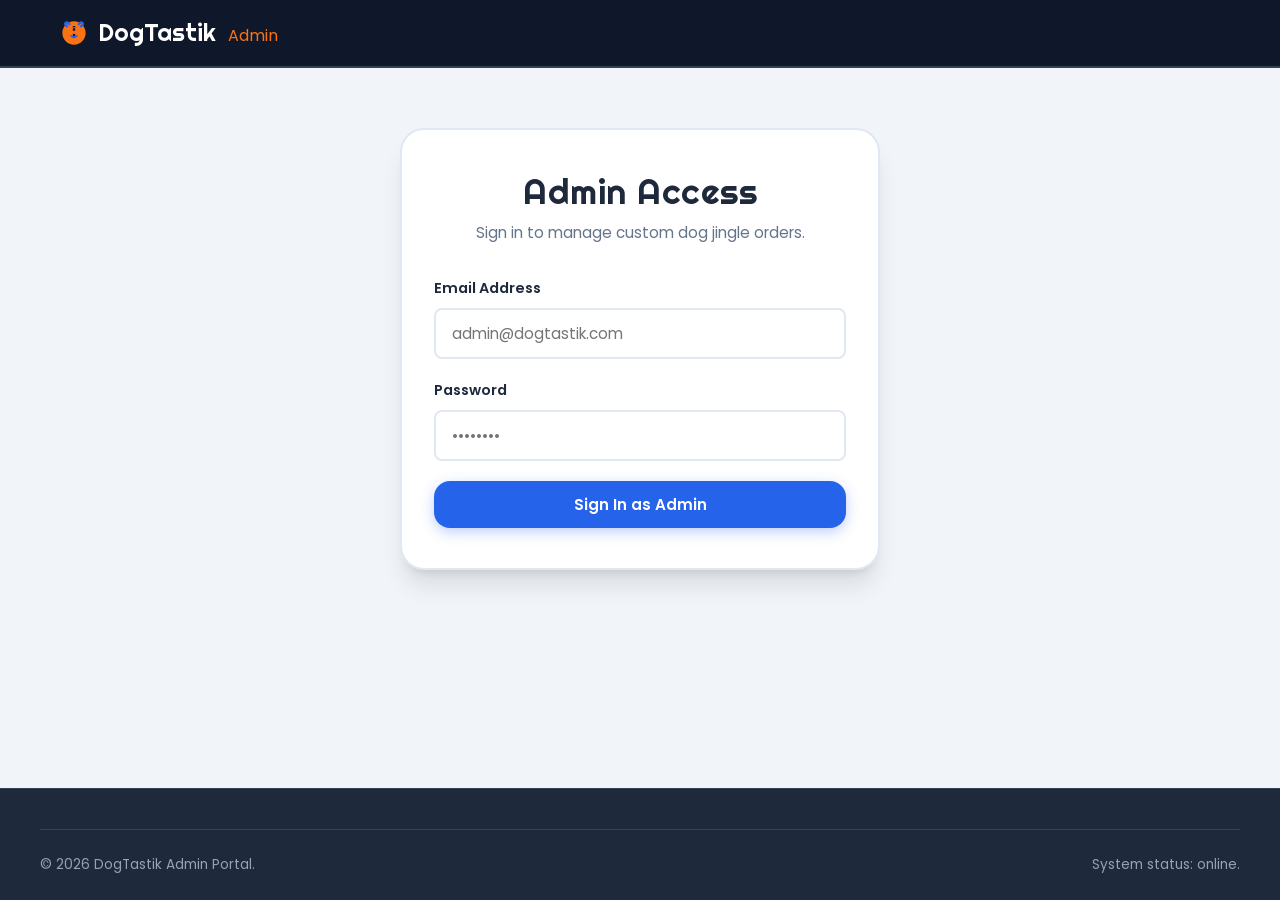
==== commit da8f599d: "Rework layout to be mobile-first Restructure styles.css from desktop-first (base styles + max-width " ====
--- a/admin.html
+++ b/admin.html
@@ -103,9 +103,9 @@
       </div>
 
       <!-- Order List Table -->
-      <div style="margin-bottom: 20px; display: flex; justify-content: space-between; align-items: center;">
+      <div style="margin-bottom: 20px; display: flex; flex-wrap: wrap; justify-content: space-between; align-items: center; gap: 12px;">
         <h3 style="font-size: 1.3rem;">Order Queue</h3>
-        <select id="statusFilter" onchange="admin.filterOrders()" style="padding: 8px 16px; border-radius: var(--radius-sm); border: 2px solid var(--border); font-family: var(--font-body);">
+        <select id="statusFilter" onchange="admin.filterOrders()" style="padding: 8px 16px; border-radius: var(--radius-sm); border: 2px solid var(--border); font-family: var(--font-body); max-width: 100%;">
           <option value="all">All Orders</option>
           <option value="paid">Paid (Pending Questionnaire)</option>
           <option value="questionnaire">Questionnaire Filled (Needs Compose)</option>
@@ -151,7 +151,7 @@
         
         <!-- Left Column: Dog Details Questionnaire -->
         <div class="dashboard-card" style="box-shadow: none; border-color: var(--border);">
-          <div style="display: flex; justify-content: space-between; align-items: center; margin-bottom: 4px;">
+          <div style="display: flex; flex-wrap: wrap; justify-content: space-between; align-items: center; gap: 8px; margin-bottom: 4px;">
             <h3 style="font-size: 1.2rem;">Dog Questionnaire Details</h3>
             <button class="btn btn-secondary btn-sm" id="copyQuestionnaireBtn" style="display: none;" onclick="admin.copyQuestionnaireJSON()">Copy JSON</button>
           </div>
--- a/styles.css
+++ b/styles.css
@@ -145,10 +145,11 @@
 .nav-container {
   max-width: 1200px;
   margin: 0 auto;
-  padding: 16px 24px;
+  padding: 14px 20px;
   display: flex;
   justify-content: space-between;
   align-items: center;
+  position: relative;
 }
 
 .logo {
@@ -156,15 +157,15 @@
   align-items: center;
   gap: 10px;
   font-family: var(--font-header);
-  font-size: 1.8rem;
+  font-size: 1.5rem;
   color: var(--primary);
   user-select: none;
 }
 
 .logo svg {
   fill: var(--cta);
-  width: 32px;
-  height: 32px;
+  width: 28px;
+  height: 28px;
   transition: var(--transition);
 }
 
@@ -172,10 +173,44 @@
   transform: rotate(-15deg) scale(1.1);
 }
 
+/* Mobile hamburger toggle (hidden once the full nav fits, see min-width query) */
+.nav-toggle {
+  display: inline-flex;
+  align-items: center;
+  justify-content: center;
+  width: 40px;
+  height: 40px;
+  background: none;
+  border: none;
+  color: var(--text);
+  padding: 0;
+  cursor: pointer;
+}
+
+/* Collapsible mobile menu holding both the nav links and auth buttons */
+.nav-panel {
+  display: none;
+  position: absolute;
+  top: 100%;
+  left: 0;
+  right: 0;
+  flex-direction: column;
+  gap: 20px;
+  background: var(--card-bg);
+  border-bottom: 1px solid var(--border);
+  box-shadow: var(--shadow-lg);
+  padding: 20px;
+}
+
+.nav-panel.open {
+  display: flex;
+}
+
 .nav-links {
   display: flex;
-  align-items: center;
-  gap: 32px;
+  flex-direction: column;
+  align-items: flex-start;
+  gap: 18px;
 }
 
 .nav-links a {
@@ -205,8 +240,13 @@
 
 .auth-buttons {
   display: flex;
-  gap: 12px;
-  align-items: center;
+  flex-direction: column;
+  gap: 10px;
+  align-items: stretch;
+}
+
+.auth-buttons .btn {
+  width: 100%;
 }
 
 main {
@@ -215,26 +255,27 @@
 
 /* Sections */
 section {
-  padding: 80px 24px;
+  padding: 56px 20px;
   max-width: 1200px;
   margin: 0 auto;
 }
 
-/* Hero Section */
+/* Hero Section (mobile-first: single stacked column, centered) */
 .hero-section {
   display: grid;
-  grid-template-columns: 1fr 1fr;
-  align-items: center;
-  gap: 48px;
-  padding-top: 40px;
-  padding-bottom: 80px;
+  grid-template-columns: 1fr;
+  align-items: center;
+  text-align: center;
+  gap: 32px;
+  padding-top: 24px;
+  padding-bottom: 48px;
 }
 
 .hero-content h1 {
-  font-size: 3.8rem;
+  font-size: clamp(2.1rem, 7vw, 3.8rem);
   line-height: 1.1;
   color: var(--text);
-  margin-bottom: 24px;
+  margin-bottom: 20px;
 }
 
 .hero-content h1 span {
@@ -245,15 +286,23 @@
 }
 
 .hero-content p {
-  font-size: 1.2rem;
+  font-size: 1.05rem;
   color: var(--text-muted);
-  margin-bottom: 36px;
+  margin-bottom: 28px;
   max-width: 500px;
+  margin-left: auto;
+  margin-right: auto;
 }
 
 .hero-buttons {
   display: flex;
-  gap: 16px;
+  flex-direction: column;
+  gap: 12px;
+  width: 100%;
+}
+
+.hero-buttons .btn {
+  width: 100%;
 }
 
 .hero-image-container {
@@ -290,18 +339,18 @@
 /* Section Common Headers */
 .section-header {
   text-align: center;
-  margin-bottom: 56px;
+  margin-bottom: 40px;
 }
 
 .section-header h2 {
-  font-size: 2.5rem;
+  font-size: clamp(1.7rem, 5vw, 2.5rem);
   color: var(--text);
-  margin-bottom: 16px;
+  margin-bottom: 12px;
 }
 
 .section-header p {
   color: var(--text-muted);
-  font-size: 1.1rem;
+  font-size: 1rem;
   max-width: 600px;
   margin: 0 auto;
 }
@@ -309,8 +358,8 @@
 /* Interactive Soundboard / Samples Section */
 .samples-grid {
   display: grid;
-  grid-template-columns: repeat(auto-fit, minmax(320px, 1fr));
-  gap: 32px;
+  grid-template-columns: repeat(auto-fit, minmax(260px, 1fr));
+  gap: 24px;
 }
 
 .sample-card {
@@ -471,8 +520,8 @@
 /* Pricing Grid */
 .pricing-grid {
   display: grid;
-  grid-template-columns: repeat(auto-fit, minmax(300px, 1fr));
-  gap: 32px;
+  grid-template-columns: repeat(auto-fit, minmax(260px, 1fr));
+  gap: 24px;
   max-width: 1000px;
   margin: 0 auto;
 }
@@ -481,7 +530,7 @@
   background: var(--card-bg);
   border-radius: var(--radius-lg);
   border: 2px solid var(--border);
-  padding: 40px 32px;
+  padding: 32px 24px;
   box-shadow: var(--shadow);
   transition: var(--transition);
   position: relative;
@@ -492,7 +541,6 @@
 
 .pricing-card.popular {
   border-color: var(--cta);
-  transform: scale(1.05);
 }
 
 .badge-popular {
@@ -514,7 +562,7 @@
 }
 
 .pricing-card.popular:hover {
-  transform: scale(1.05) translateY(-4px);
+  transform: translateY(-4px);
 }
 
 .pricing-header h3 {
@@ -567,8 +615,8 @@
 /* How It Works Steps */
 .steps-container {
   display: grid;
-  grid-template-columns: repeat(auto-fit, minmax(220px, 1fr));
-  gap: 32px;
+  grid-template-columns: repeat(auto-fit, minmax(160px, 1fr));
+  gap: 28px;
   position: relative;
 }
 
@@ -628,8 +676,8 @@
 /* Card Component (Forms / Auth) */
 .auth-container, .form-container {
   max-width: 480px;
-  margin: 60px auto;
-  padding: 40px 32px;
+  margin: 32px auto;
+  padding: 28px 20px;
   background: var(--card-bg);
   border-radius: var(--radius-lg);
   border: 2px solid var(--border);
@@ -801,7 +849,7 @@
 /* Stripe Simulator Modal/View */
 .checkout-container {
   max-width: 560px;
-  margin: 60px auto;
+  margin: 32px auto;
   background: var(--card-bg);
   border-radius: var(--radius-lg);
   border: 2px solid var(--border);
@@ -812,7 +860,7 @@
 .checkout-summary {
   background: var(--primary);
   color: white;
-  padding: 32px;
+  padding: 24px 20px;
 }
 
 .checkout-summary h2 {
@@ -832,7 +880,7 @@
 }
 
 .checkout-body {
-  padding: 32px;
+  padding: 24px 20px;
 }
 
 .credit-card-inputs {
@@ -919,9 +967,11 @@
   justify-content: space-between;
   align-items: center;
   max-width: 800px;
-  margin: 40px auto;
+  margin: 24px auto;
   position: relative;
   padding: 0 10px;
+  overflow-x: auto;
+  padding-bottom: 12px;
 }
 
 .stepper-line {
@@ -949,6 +999,7 @@
   flex-direction: column;
   align-items: center;
   gap: 8px;
+  flex-shrink: 0;
 }
 
 .step-circle {
@@ -997,16 +1048,16 @@
 /* Customer Dashboard Detail Layout */
 .dashboard-grid {
   display: grid;
-  grid-template-columns: 1fr 1.5fr;
-  gap: 32px;
-  margin-top: 40px;
+  grid-template-columns: 1fr;
+  gap: 24px;
+  margin-top: 28px;
 }
 
 .dashboard-card {
   background: var(--card-bg);
   border: 2px solid var(--border);
   border-radius: var(--radius-lg);
-  padding: 32px;
+  padding: 24px 20px;
   box-shadow: var(--shadow);
 }
 
@@ -1084,23 +1135,24 @@
 /* Admin Dashboard Table */
 .admin-header-row {
   display: flex;
-  justify-content: space-between;
-  align-items: center;
-  margin-bottom: 32px;
+  flex-direction: column;
+  align-items: flex-start;
+  gap: 16px;
+  margin-bottom: 24px;
 }
 
 .stats-grid {
   display: grid;
-  grid-template-columns: repeat(auto-fit, minmax(200px, 1fr));
-  gap: 24px;
-  margin-bottom: 40px;
+  grid-template-columns: repeat(auto-fit, minmax(150px, 1fr));
+  gap: 16px;
+  margin-bottom: 28px;
 }
 
 .stat-card {
   background: white;
   border: 2px solid var(--border);
   border-radius: var(--radius);
-  padding: 24px;
+  padding: 20px;
   box-shadow: var(--shadow);
   display: flex;
   flex-direction: column;
@@ -1198,7 +1250,7 @@
 }
 
 .admin-modal-header {
-  padding: 24px;
+  padding: 20px;
   border-bottom: 1px solid var(--border);
   display: flex;
   justify-content: space-between;
@@ -1206,10 +1258,10 @@
 }
 
 .admin-modal-body {
-  padding: 32px;
+  padding: 20px;
   display: grid;
-  grid-template-columns: 1.2fr 1fr;
-  gap: 32px;
+  grid-template-columns: 1fr;
+  gap: 24px;
 }
 
 .close-modal-btn {
@@ -1282,16 +1334,16 @@
 footer {
   background: var(--text);
   color: #94a3b8;
-  padding: 60px 24px 30px;
+  padding: 40px 20px 24px;
   border-top: 1px solid #334155;
 }
 
 .footer-grid {
   max-width: 1200px;
-  margin: 0 auto 40px;
+  margin: 0 auto 32px;
   display: grid;
-  grid-template-columns: repeat(auto-fit, minmax(200px, 1fr));
-  gap: 40px;
+  grid-template-columns: repeat(auto-fit, minmax(140px, 1fr));
+  gap: 32px;
 }
 
 .footer-col h4 {
@@ -1319,62 +1371,132 @@
 .footer-bottom {
   max-width: 1200px;
   margin: 0 auto;
-  padding-top: 30px;
+  padding-top: 24px;
   border-top: 1px solid #334155;
   display: flex;
-  justify-content: space-between;
-  align-items: center;
+  flex-direction: column;
+  gap: 16px;
+  align-items: center;
+  text-align: center;
   font-size: 0.85rem;
 }
 
-/* Responsive */
-@media (max-width: 968px) {
+/* Responsive (mobile-first: base styles above target small screens,
+   these min-width queries progressively layer on tablet/desktop enhancements) */
+@media (min-width: 640px) {
+  section {
+    padding: 72px 24px;
+  }
+
+  .hero-buttons {
+    flex-direction: row;
+    width: auto;
+  }
+  .hero-buttons .btn {
+    width: auto;
+  }
+
+  .auth-container, .form-container {
+    margin: 60px auto;
+    padding: 40px 32px;
+  }
+
+  .checkout-container {
+    margin: 60px auto;
+  }
+  .checkout-summary {
+    padding: 32px;
+  }
+  .checkout-body {
+    padding: 32px;
+  }
+
+  .pricing-card.popular {
+    transform: scale(1.05);
+  }
+  .pricing-card.popular:hover {
+    transform: scale(1.05) translateY(-4px);
+  }
+
+  .admin-header-row {
+    flex-direction: row;
+    justify-content: space-between;
+    align-items: center;
+  }
+
+  .footer-bottom {
+    flex-direction: row;
+    justify-content: space-between;
+    text-align: left;
+  }
+}
+
+/* Full nav fits inline from here up; collapse back to the hamburger below it */
+@media (min-width: 860px) {
+  .nav-toggle {
+    display: none;
+  }
+  .nav-panel {
+    display: flex;
+    position: static;
+    flex-direction: row;
+    align-items: center;
+    justify-content: flex-end;
+    flex: 1;
+    margin-left: 40px;
+    gap: 40px;
+    padding: 0;
+    background: none;
+    border: none;
+    box-shadow: none;
+  }
+  .nav-links {
+    flex-direction: row;
+    align-items: center;
+    gap: 32px;
+  }
+  .auth-buttons {
+    flex-direction: row;
+    align-items: center;
+    width: auto;
+  }
+  .auth-buttons .btn {
+    width: auto;
+  }
+}
+
+@media (min-width: 968px) {
+  section {
+    padding: 80px 24px;
+  }
+
   .hero-section {
-    grid-template-columns: 1fr;
-    text-align: center;
-    gap: 32px;
-  }
-  .hero-content h1 {
-    font-size: 2.8rem;
+    grid-template-columns: 1fr 1fr;
+    text-align: left;
+    gap: 48px;
+    padding-top: 40px;
+    padding-bottom: 80px;
+  }
+  .hero-content p {
+    margin-left: 0;
+    margin-right: 0;
   }
   .hero-buttons {
-    justify-content: center;
-  }
-  .hero-content p {
-    margin-left: auto;
-    margin-right: auto;
-  }
+    justify-content: flex-start;
+  }
+
   .dashboard-grid {
-    grid-template-columns: 1fr;
-  }
+    grid-template-columns: 1fr 1.5fr;
+  }
+  .dashboard-card {
+    padding: 32px;
+  }
+
   .admin-modal-body {
-    grid-template-columns: 1fr;
-  }
-}
-
-@media (max-width: 600px) {
-  .nav-container {
-    flex-direction: column;
-    gap: 16px;
-  }
-  .auth-buttons {
-    width: 100%;
-    justify-content: center;
-  }
-  .hero-buttons {
-    flex-direction: column;
-    width: 100%;
-  }
-  .hero-buttons button {
-    width: 100%;
-  }
-  .stepper-container {
-    overflow-x: auto;
-    padding-bottom: 12px;
-  }
-  .footer-bottom {
-    flex-direction: column;
-    gap: 16px;
-    text-align: center;
-  }
-}
+    grid-template-columns: 1.2fr 1fr;
+    padding: 32px;
+  }
+  .admin-modal-header {
+    padding: 24px;
+  }
+}
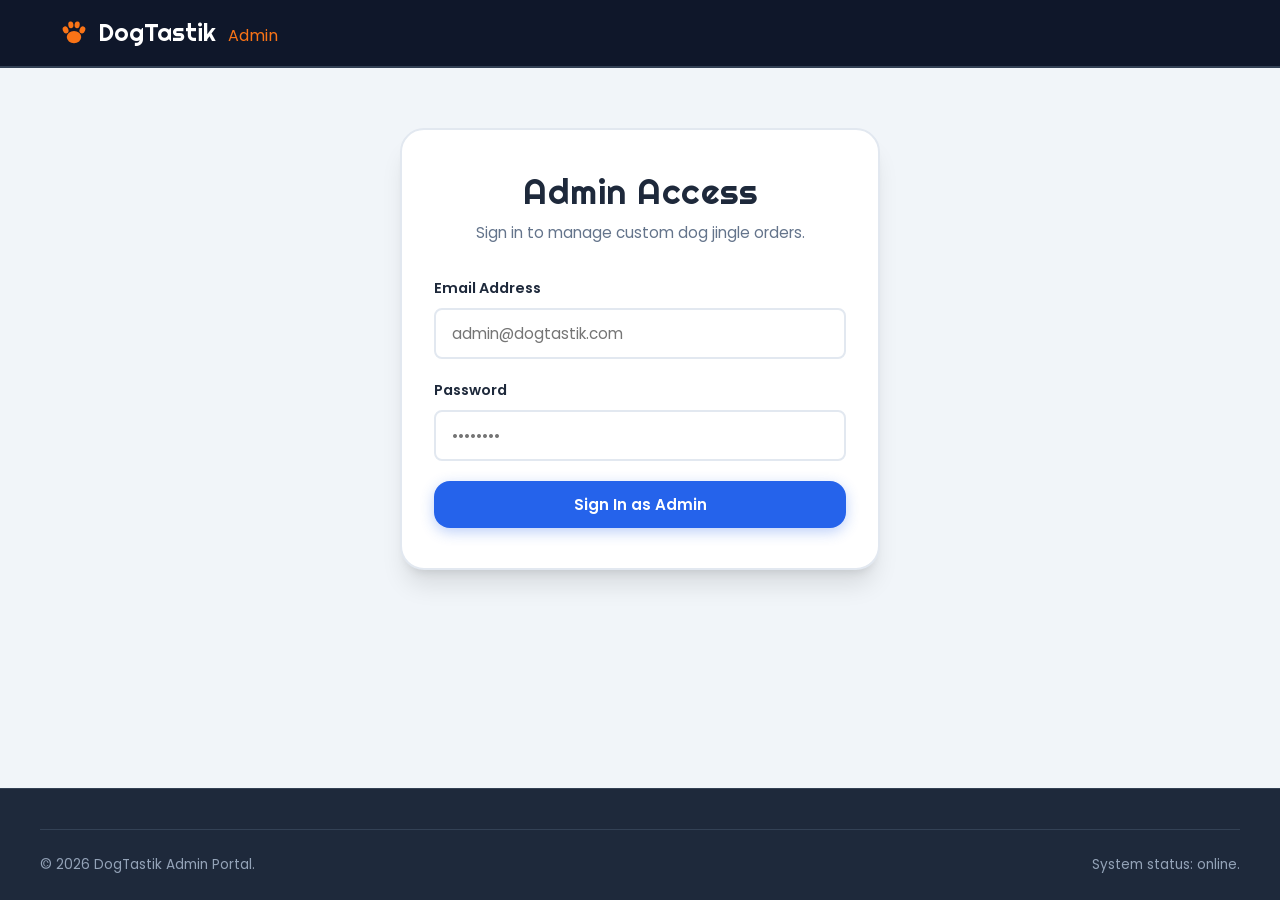
==== commit bf16f34b: "Replace header logo icon with a simple paw print" ====
--- a/admin.html
+++ b/admin.html
@@ -39,11 +39,11 @@
     <div class="nav-container">
       <div class="logo">
         <svg xmlns="http://www.w3.org/2000/svg" viewBox="0 0 24 24">
-          <path d="M12 2C6.48 2 2 6.48 2 12s4.48 10 10 10 10-4.48 10-10S17.52 2 12 2zm1 14h-2v-6h2v6zm0-8h-2V6h2v2zM12 13c-.55 0-1-.45-1-1V8c0-.55.45-1 1-1s1 .45 1 1v4c0 .55-.45 1-1 1z"/>
-          <circle cx="9" cy="10" r="1.5"/>
-          <circle cx="15" cy="10" r="1.5"/>
-          <path d="M9.5 14.5c1.2 1.2 3.8 1.2 5 0" stroke="currentColor" stroke-width="1.5" stroke-linecap="round" fill="none"/>
-          <path d="M16 4.5l1.5-1.5c1.2-.5 2.5.5 2 1.8l-1.5 1.5M8 4.5L6.5 3c-1.2-.5-2.5.5-2 1.8l1.5 1.5" stroke="currentColor" stroke-width="2" stroke-linecap="round"/>
+          <ellipse cx="12" cy="15.5" rx="6.2" ry="5.3"/>
+          <ellipse cx="4.8" cy="9.3" rx="2.4" ry="3.1" transform="rotate(-20 4.8 9.3)"/>
+          <ellipse cx="9.3" cy="5" rx="2.2" ry="2.9" transform="rotate(-8 9.3 5)"/>
+          <ellipse cx="14.7" cy="5" rx="2.2" ry="2.9" transform="rotate(8 14.7 5)"/>
+          <ellipse cx="19.2" cy="9.3" rx="2.4" ry="3.1" transform="rotate(20 19.2 9.3)"/>
         </svg>
         <span>DogTastik <span style="color: var(--cta); font-size: 1rem; margin-left: 5px; font-weight: normal; font-family: var(--font-body);">Admin</span></span>
       </div>
